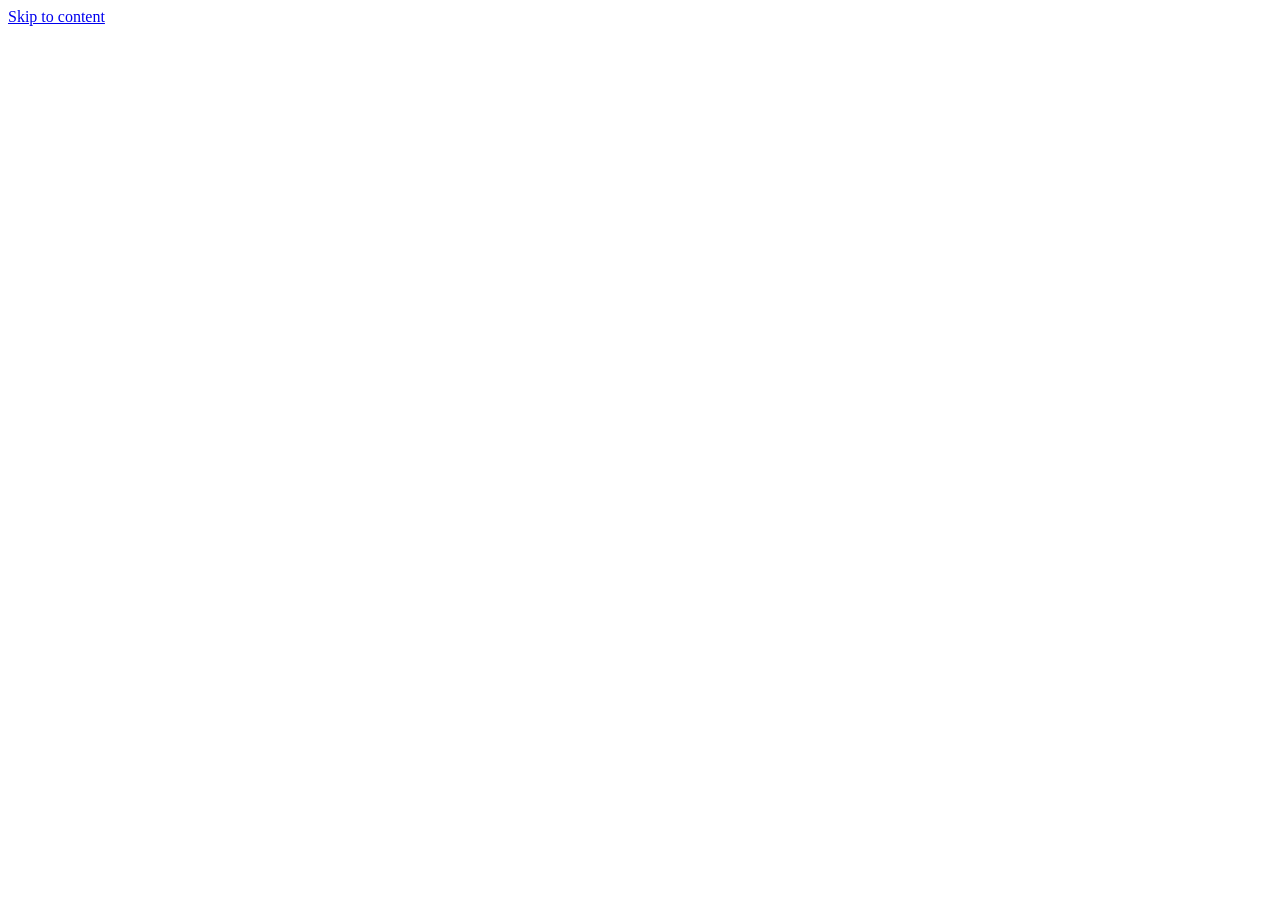
==== news.html @ ca54e582 "Add files via upload" ====
<!doctype html>
<html lang="en">
  <head>
    <meta charset="utf-8">
    <meta name="viewport" content="width=device-width, initial-scale=1">
    <meta name="description" content="All news and research updates.">
    <meta name="theme-color" content="#fbfcfb">
    <meta property="og:title" content="All news · Your Name">
    <meta property="og:description" content="All news and research updates.">
    <meta property="og:type" content="website">
    <title>All news · Your Name</title>
    <link rel="icon" href="assets/images/favicon.svg" type="image/svg+xml">
    <link rel="stylesheet" href="assets/styles.css">
    <script src="site-data.js" defer></script>
    <script src="assets/main.js" defer></script>
  </head>
  <body data-page="news">
    <a class="skip-link" href="#main-content">Skip to content</a>
    <header class="site-header" id="site-header"></header>
    <div class="page-layout">
      <aside class="profile" id="profile" aria-label="Personal profile"></aside>
      <main id="main-content" tabindex="-1"></main>
    </div>
    <footer class="site-footer" id="site-footer"></footer>
    <noscript><p class="noscript-notice">请启用 JavaScript 以显示所有动态。内容保存在 site-data.js 中。</p></noscript>
  </body>
</html>
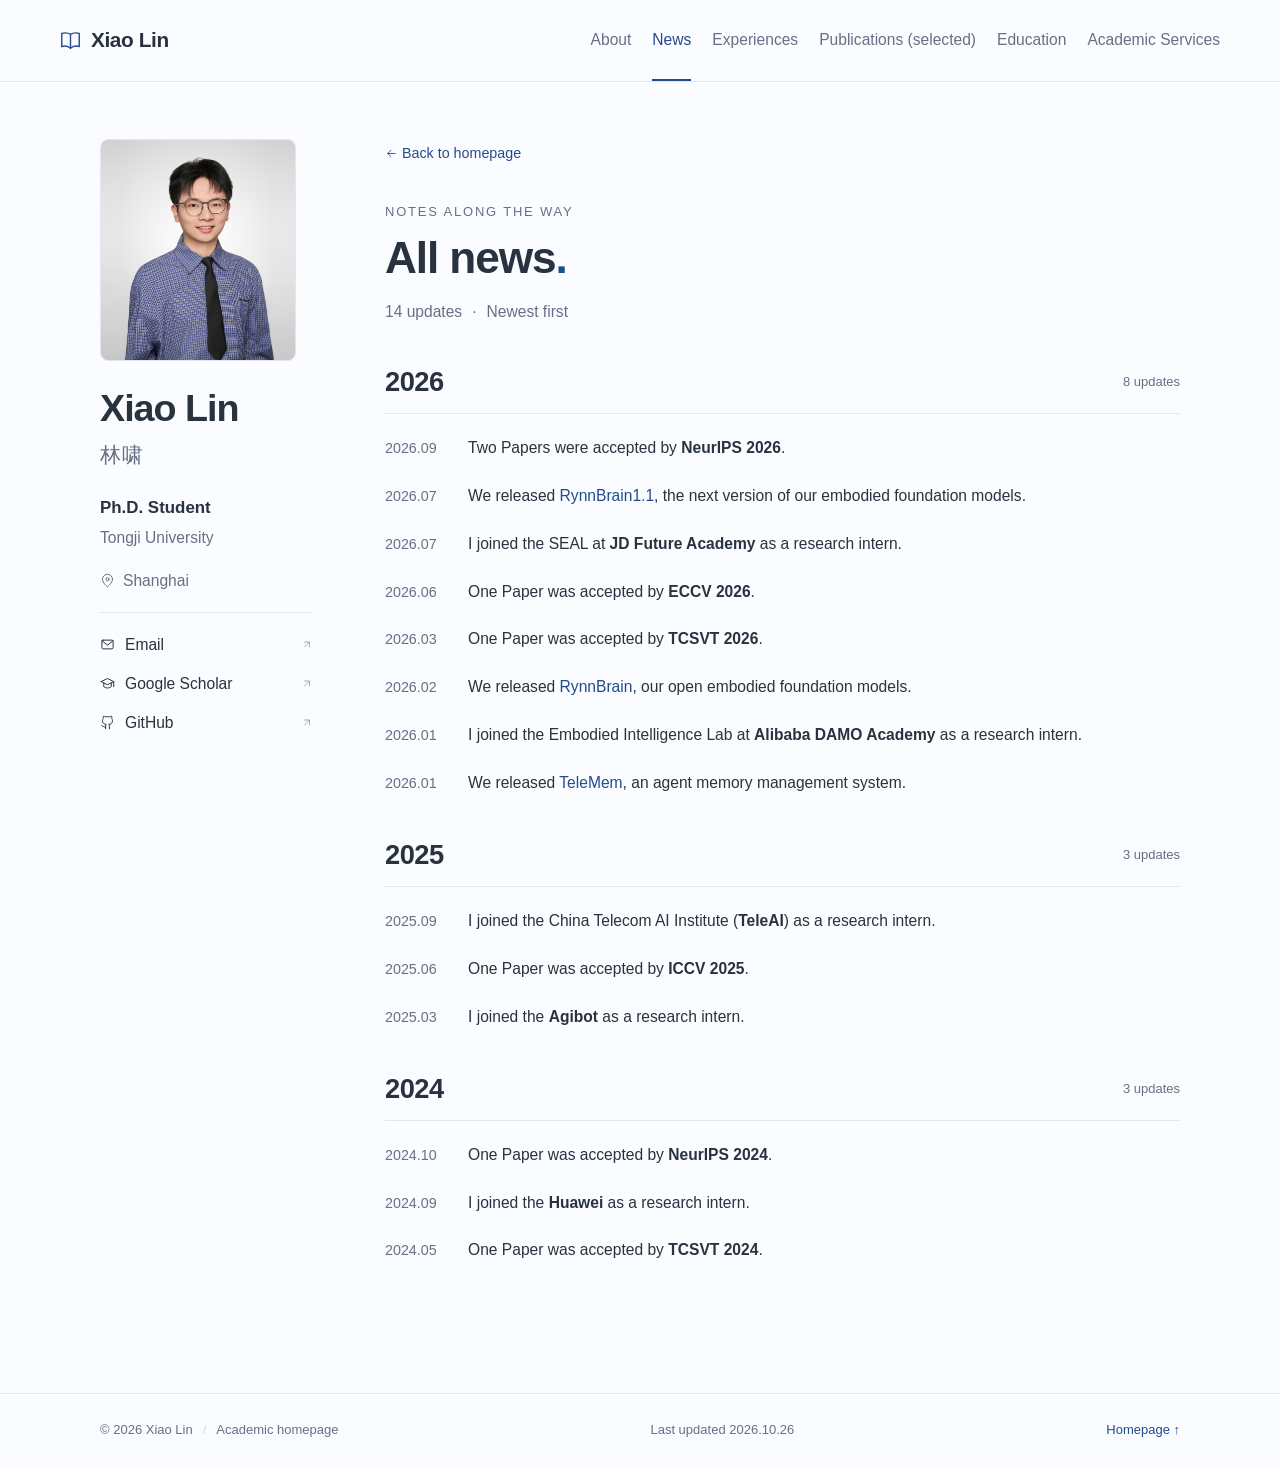
==== commit bed710f5: "Update personal homepage content, assets, and blue theme" ====
--- a/news.html
+++ b/news.html
@@ -4,12 +4,12 @@
     <meta charset="utf-8">
     <meta name="viewport" content="width=device-width, initial-scale=1">
     <meta name="description" content="All news and research updates.">
-    <meta name="theme-color" content="#fbfcfb">
+    <meta name="theme-color" content="#fbfcff">
     <meta property="og:title" content="All news · Your Name">
     <meta property="og:description" content="All news and research updates.">
     <meta property="og:type" content="website">
     <title>All news · Your Name</title>
-    <link rel="icon" href="assets/images/favicon.svg" type="image/svg+xml">
+    <link rel="icon" href="assets/images/favicon.svg?v=xl-blue" type="image/svg+xml">
     <link rel="stylesheet" href="assets/styles.css">
     <script src="site-data.js" defer></script>
     <script src="assets/main.js" defer></script>
--- a/assets/styles.css
+++ b/assets/styles.css
@@ -0,0 +1,276 @@
+:root {
+  --font-scale: 1.30;
+  --font-family: "Trebuchet MS", Helvetica, sans-serif;
+  --education-logo-size: 48px;
+  --experience-logo-size: 32px;
+  --background: #fbfcff;
+  --surface: #ffffff;
+  --text: #29323f;
+  --muted: #667085;
+  --accent: #224b8d;
+  --accent-strong: #00369f;
+  --accent-light: #eef4ff;
+  --accent-border: #c8d5ea;
+  --notice-background: #f4f8ff;
+  --placeholder-background: #f1f4f9;
+  --selection-background: #dce8ff;
+  --border: #e2e7ef;
+  --mono: Monaco, Consolas, "Lucida Console", monospace;
+}
+
+* { box-sizing: border-box; }
+html { font-size: calc(100% * var(--font-scale)); scroll-behavior: smooth; scroll-padding-top: 106px; }
+body {
+  margin: 0;
+  background: var(--background);
+  color: var(--text);
+  font-family: var(--font-family);
+  font-size: 0.875rem;
+  line-height: 1.75;
+  -webkit-font-smoothing: antialiased;
+}
+a { color: var(--accent); text-decoration: none; text-underline-offset: 4px; }
+a:hover { color: var(--accent-strong); text-decoration: underline; }
+button { font: inherit; }
+button, a { -webkit-tap-highlight-color: transparent; }
+:focus-visible { outline: 2px solid var(--accent); outline-offset: 5px; border-radius: 3px; }
+::selection { background: var(--selection-background); }
+[hidden] { display: none !important; }
+img { display: block; width: 100%; }
+p, h1, h2, h3 { margin-top: 0; }
+.icon { width: 18px; height: 18px; flex-shrink: 0; vertical-align: middle; }
+.sr-only { position: absolute; width: 1px; height: 1px; padding: 0; margin: -1px; overflow: hidden; clip: rect(0, 0, 0, 0); white-space: nowrap; border: 0; }
+.skip-link { position: fixed; top: -70px; left: 20px; padding: 10px 20px; background: var(--accent); color: white; z-index: 100; }
+.skip-link:hover { background: var(--accent-strong); color: white; }
+.skip-link:focus { top: 12px; }
+
+.site-header { position: sticky; top: 0; z-index: 20; background: rgba(251, 252, 255, .97); border-bottom: 1px solid var(--border); }
+.header-inner { max-width: 1240px; min-height: 76px; padding: 0 40px; margin: auto; display: flex; align-items: center; justify-content: space-between; gap: 24px; }
+.wordmark { display: flex; align-items: center; gap: 10px; font-weight: 650; font-size: 1rem; letter-spacing: -.4px; color: var(--text); flex-shrink: 0; }
+.wordmark .icon { width: 21px; height: 21px; color: var(--accent); }
+.wordmark:hover { text-decoration: none; color: var(--accent); }
+.navigation { display: flex; align-items: center; gap: 21px; }
+.navigation a { color: var(--muted); font-size: 0.75rem; white-space: nowrap; padding: 26px 0; border-bottom: 2px solid transparent; transition: color .15s; }
+.navigation a:hover, .navigation a[aria-current] { color: var(--accent); text-decoration: none; }
+.navigation a[aria-current] { border-bottom-color: var(--accent); }
+.menu-toggle { display: none; border: 1px solid var(--border); background: var(--surface); padding: 9px; border-radius: 5px; cursor: pointer; color: var(--text); }
+
+.page-layout { max-width: 1160px; padding: 57px 40px 90px; margin: auto; display: grid; grid-template-columns: 213px minmax(0, 1fr); gap: 72px; min-height: calc(100vh - 165px); }
+.profile { position: sticky; top: 115px; align-self: start; min-width: 0; }
+.portrait { width: 196px; aspect-ratio: 1 / 1.13; margin-bottom: 25px; border: 1px solid var(--border); border-radius: 8px; overflow: hidden; background: var(--placeholder-background); }
+.portrait img { height: 100%; object-fit: cover; }
+.portrait .image-fallback { height: 100%; display: flex; flex-direction: column; align-items: center; justify-content: center; color: var(--muted); background: radial-gradient(ellipse at 50% 30%, var(--background), var(--accent-light)); }
+.portrait .icon { height: 72px; width: 72px; stroke-width: .65; margin-bottom: 20px; }
+.portrait .image-fallback span { font: 0.5625rem var(--font-family); letter-spacing: 2px; }
+.portrait .image-fallback small { margin-top: 7px; font-size: 0.625rem; color: var(--muted); }
+.profile-name { font-size: 1.8125rem; line-height: 1.2; font-weight: 650; letter-spacing: -1px; margin-bottom: 6px; overflow-wrap: anywhere; }
+.profile-native { font-size: 1rem; color: var(--muted); margin-bottom: 20px; letter-spacing: 1px; }
+.profile-role { font-size: 0.8125rem; font-weight: 600; margin-bottom: 1px; }
+.profile-affiliation { font-size: 0.75rem; color: var(--muted); margin-bottom: 16px; }
+.profile-bio { color: var(--muted); font-size: 0.75rem; line-height: 1.85; margin-bottom: 17px; }
+.profile-location { display: flex; gap: 8px; align-items: center; color: var(--muted); font-size: 0.75rem; margin-bottom: 17px; }
+.profile-location .icon { width: 15px; height: 15px; }
+.profile-links { border-top: 1px solid var(--border); padding-top: 13px; display: grid; gap: 2px; }
+.profile-link { display: flex; gap: 10px; align-items: center; padding: 5px 0; color: var(--text); font-size: 0.75rem; }
+.profile-link .icon { width: 15px; height: 15px; }
+.profile-link .icon:last-child { margin-left: auto; width: 12px; opacity: .5; }
+.unconfigured { color: var(--muted); cursor: default; }
+.draft-label { display: flex; align-items: center; gap: 7px; margin-top: 26px; font: 0.5625rem var(--font-family); letter-spacing: 1.2px; color: var(--muted); }
+.draft-label > span { height: 5px; width: 5px; background: var(--accent-border); border-radius: 50%; }
+
+#main-content { min-width: 0; overflow-wrap: anywhere; }
+.content-section { margin-bottom: 47px; }
+.content-section:last-child { margin-bottom: 0; }
+.eyebrow { font: 0.625rem var(--font-family); text-transform: uppercase; letter-spacing: 1.8px; color: var(--muted); margin-bottom: 11px; }
+h1 { font-size: 2.125rem; line-height: 1.25; font-weight: 600; letter-spacing: -1.1px; margin-bottom: 25px; }
+.heading-period { color: var(--accent); }
+.about-copy p { font-size: 0.875rem; line-height: 1.95; margin-bottom: 13px; }
+.about-copy strong { color: var(--text); font-weight: 600; }
+.research-interests { margin-top: 22px; }
+.interest-label { display: block; color: var(--muted); font-size: 0.6875rem; margin-bottom: 9px; }
+.interest-tags { display: flex; flex-wrap: wrap; gap: 7px; }
+.interest-tags > span { background: var(--accent-light); color: var(--accent); border: 1px solid var(--accent-border); border-radius: 4px; padding: 3px 10px; font-size: 0.6875rem; }
+.draft-note { margin-top: 26px; border-left: 2px solid var(--accent-border); background: var(--notice-background); display: flex; gap: 12px; padding: 12px 15px; border-radius: 0 5px 5px 0; }
+.note-mark { display: grid; place-items: center; flex: 0 0 16px; height: 16px; border: 1px solid var(--accent); border-radius: 50%; color: var(--accent); font: 0.6875rem Georgia, serif; margin-top: 3px; }
+.draft-note p { font-size: 0.6875rem; line-height: 1.9; color: var(--accent); margin: 0; }
+.draft-note p > span { color: var(--muted); }
+code { font-family: var(--mono); font-size: .94em; }
+.personal-notice { margin-top: 24px; padding: 0.72rem 0.9rem; border-left: 4px solid var(--accent-strong); border-radius: 0 6px 6px 0; background: var(--notice-background); color: var(--accent-strong); font-weight: 700; line-height: 1.45; white-space: pre-line; }
+.section-heading { display: flex; flex-wrap: wrap; align-items: center; justify-content: space-between; gap: 8px 16px; border-bottom: 1px solid var(--border); padding-bottom: 12px; margin-bottom: 20px; }
+h2, .section-heading h1 { font-size: 1.4375rem; line-height: 1.4; font-weight: 600; letter-spacing: -.55px; margin-bottom: 0; }
+.heading-qualifier { color: var(--muted); font-size: .78em; font-weight: 400; white-space: nowrap; }
+.text-link { display: inline-flex; align-items: center; gap: 4px; font-size: 0.6875rem; font-weight: 500; }
+.text-link .icon { width: 13px; height: 13px; }
+.all-news { flex-shrink: 0; }
+.full-publications { flex-shrink: 0; margin-left: auto; white-space: nowrap; }
+.edit-guide { color: var(--muted); font-size: 0.6875rem; margin-top: -7px; margin-bottom: 22px; }
+.placeholder-badge { display: inline-block; font-size: 0.5625rem; font-weight: 400; border: 1px solid var(--border); background: var(--placeholder-background); color: var(--muted); border-radius: 3px; line-height: 1.6; padding: 1px 5px; white-space: nowrap; vertical-align: 1px; }
+
+.news-list { list-style: none; margin: 0; padding: 0; display: grid; gap: 15px; }
+.news-item { display: grid; grid-template-columns: 65px minmax(0, 1fr); gap: 18px; align-items: baseline; }
+.news-item time { font: 0.6875rem var(--font-family); color: var(--muted); padding-top: 3px; }
+.news-text { font-size: 0.75rem; line-height: 1.85; }
+.news-text .placeholder-badge { margin-right: 8px; }
+
+.publication-contribution-note { margin: 0 0 18px; color: var(--muted); font-size: 0.6875rem; line-height: 1.6; }
+.paper-list { display: grid; gap: 24px; }
+.paper { display: grid; grid-template-columns: 186px minmax(0, 1fr); align-items: start; gap: 22px; }
+.paper + .paper { border-top: 1px solid var(--border); padding-top: 24px; }
+.paper-visual { position: relative; }
+.paper-image-link { display: block; border-radius: 5px; }
+.paper-image-link:hover { text-decoration: none; }
+.paper-image { width: 100%; aspect-ratio: 1.42; background: var(--placeholder-background); border: 1px solid var(--border); border-radius: 5px; overflow: hidden; }
+.paper-image img { height: 100%; object-fit: contain; background: white; }
+.paper-image .image-fallback { height: 100%; display: flex; align-items: center; justify-content: center; flex-direction: column; color: var(--muted); }
+.paper-image .icon { width: 43px; height: 43px; stroke-width: .8; margin-bottom: 11px; }
+.paper-image .image-fallback span { font: 0.4375rem var(--font-family); letter-spacing: 1.1px; }
+.paper-image .image-fallback small { font-size: 0.5625rem; color: var(--muted); margin-top: 5px; }
+.paper-badge { position: absolute; top: 8px; left: -5px; max-width: calc(100% - 5px); padding: 1px 7px; background: var(--accent-strong); color: white; border-radius: 2px; font-size: 0.5rem; letter-spacing: .1px; pointer-events: none; }
+.paper h3 { font-size: 0.9375rem; font-weight: 600; letter-spacing: -.15px; line-height: 1.5; margin: -3px 0 6px; }
+.paper h3 > span { color: var(--accent); }
+.paper-authors { font-size: 0.6875rem; margin-bottom: 3px; }
+.paper-authors strong { font-weight: 600; text-decoration: underline; text-underline-offset: 3px; }
+.paper-venue { font-size: 0.625rem; font-style: italic; color: var(--muted); margin-bottom: 7px; }
+.paper-note { color: #a26b2d; font-style: normal; font-weight: 600; margin-left: 8px; }
+.paper-description { font-size: 0.6875rem; color: var(--muted); line-height: 1.8; margin-bottom: 10px; }
+.paper-links { display: flex; align-items: center; flex-wrap: wrap; gap: 6px; }
+.paper-link { display: inline-flex; align-items: center; gap: 2px; font-size: 0.5625rem; border: 1px solid var(--accent-border); padding: 1px 7px; border-radius: 3px; background: var(--surface); }
+.paper-link .icon { width: 10px; height: 10px; }
+a.paper-link:hover { background: var(--accent-light); text-decoration: none; border-color: var(--accent); }
+.paper-links .placeholder-badge { margin-left: 2px; }
+
+.education-list { display: grid; gap: 28px; }
+.education-item { display: grid; grid-template-columns: var(--education-logo-size) minmax(0, 1fr) auto; gap: 16px 20px; align-items: center; }
+.organization-logo { height: var(--education-logo-size); width: var(--education-logo-size); display: grid; place-items: center; flex-shrink: 0; }
+.organization-logo img { height: 100%; object-fit: contain; }
+.organization-logo .image-fallback { display: grid; place-items: center; width: 100%; height: 100%; border: 1px solid var(--border); border-radius: 7px; background: var(--placeholder-background); font: 0.625rem var(--font-family); color: var(--accent); letter-spacing: .5px; }
+.education-details h3 { font-size: 0.8125rem; font-weight: 600; margin: 0 0 3px; }
+.education-details p { font-size: 0.6875rem; margin: 0; }
+.education-details .education-description { color: var(--muted); font-size: 0.625rem; margin-top: 3px; }
+.education-meta { display: flex; flex-direction: column; align-items: end; gap: 7px; padding-top: 3px; font: 0.5625rem var(--font-family); color: var(--muted); }
+
+.timeline { position: relative; margin-top: 29px; padding: 4px 0 2px; }
+.timeline::before { content: ""; position: absolute; top: calc(var(--experience-logo-size) / 2 + 4px); bottom: 15px; width: 1px; left: 50%; background: var(--accent-border); }
+.timeline-item { position: relative; width: 50%; padding: 0 27px 30px 0; text-align: right; }
+.timeline-item:nth-child(odd) { margin-left: 50%; padding: 0 0 30px 27px; text-align: left; }
+.timeline-item:last-child { padding-bottom: 0; }
+.timeline-item::before { content: ""; position: absolute; top: calc(var(--experience-logo-size) / 2 - 4px); width: 9px; height: 9px; border-radius: 50%; background: var(--background); border: 2px solid var(--accent); right: -5px; }
+.timeline-item:nth-child(odd)::before { right: auto; left: -4px; }
+.timeline-item:first-child::before { background: var(--accent-strong); border-color: var(--accent-strong); box-shadow: 0 0 0 4px var(--accent-light); }
+.timeline-meta { display: flex; flex-wrap: wrap; align-items: center; justify-content: flex-end; gap: 10px 12px; margin-bottom: 12px; color: var(--accent); font: 0.625rem var(--font-family); }
+.timeline-item:nth-child(odd) .timeline-meta { justify-content: flex-start; }
+.timeline-meta .organization-logo { width: var(--experience-logo-size); height: var(--experience-logo-size); }
+.timeline-item h3 { font-size: 0.8125rem; line-height: 1.6; font-weight: 600; margin-bottom: 7px; }
+.organization-name { color: var(--accent); }
+.at-sign { color: var(--muted); font-weight: 400; }
+.timeline-description { font-size: 0.6875rem; color: var(--muted); line-height: 1.85; margin-bottom: 6px; }
+.timeline-mentors { font-size: 0.625rem; color: var(--muted); margin-bottom: 8px; }
+.service-list { margin: 0; padding-left: 20px; list-style: disc; font-size: 0.875rem; line-height: 1.8; }
+.service-list li + li { margin-top: 8px; }
+.service-list .placeholder-badge { margin-left: 9px; }
+
+.archive-intro { margin-bottom: 38px; }
+.back-link { margin: 0 0 38px; }
+.archive-intro h1 { margin-bottom: 12px; }
+.archive-summary { color: var(--muted); font-size: 0.75rem; margin-bottom: 24px; }
+.archive-summary > span { margin: 0 10px; }
+.archive-year { margin-bottom: 38px; }
+.archive-year h2 { font-size: 1.3125rem; }
+.archive-year .news-list { gap: 19px; }
+.year-count { font: 0.625rem var(--font-family); color: var(--muted); }
+.empty-state { border: 1px dashed var(--border); padding: 30px; text-align: center; color: var(--muted); }
+.configuration-error { border: 1px solid var(--border); border-radius: 6px; padding: 24px; background: var(--surface); }
+.configuration-error h1 { font-size: 1.5rem; }
+.site-footer { border-top: 1px solid var(--border); }
+.footer-inner { max-width: 1160px; padding: 25px 40px; margin: auto; display: flex; align-items: center; justify-content: space-between; gap: 20px; color: var(--muted); font-size: 0.625rem; }
+.footer-divider { color: var(--accent-border); margin: 0 10px; }
+.footer-inner .text-link { font-size: 0.625rem; }
+.noscript-notice { margin: 30px auto; padding: 20px; max-width: 600px; border: 1px solid var(--border); }
+
+@media (max-width: 1100px) {
+  .header-inner { min-height: 68px; padding-inline: 30px; }
+  .menu-toggle { display: flex; }
+  .navigation { display: none; position: absolute; top: 67px; right: 30px; left: 30px; padding: 12px; background: var(--surface); border: 1px solid var(--border); border-radius: 0 0 6px 6px; box-shadow: 0 12px 24px #29323f0a; grid-template-columns: repeat(2, minmax(0, 1fr)); gap: 2px; }
+  .navigation.is-open { display: grid; }
+  .navigation a { padding: 10px 12px; border: 0; border-radius: 3px; }
+  .navigation a[aria-current] { background: var(--accent-light); }
+  .page-layout { gap: 42px; padding-inline: 30px; grid-template-columns: 195px minmax(0, 1fr); }
+  .portrait { width: 180px; }
+  .paper { grid-template-columns: 160px minmax(0, 1fr); gap: 18px; }
+  .education-item { grid-template-columns: var(--education-logo-size) minmax(0, 1fr); gap: 4px 16px; }
+  .education-item > .organization-logo { grid-row: span 2; }
+  .education-meta { grid-column: 2; flex-direction: row; flex-wrap: wrap; align-items: center; padding-top: 0; }
+}
+
+@media (max-width: 760px) {
+  html { scroll-padding-top: 90px; }
+  .header-inner { padding-inline: 22px; min-height: 62px; }
+  .navigation { top: 61px; left: 22px; right: 22px; }
+  .page-layout { display: block; padding: 32px 22px 55px; max-width: 650px; }
+  .profile { position: static; display: grid; grid-template-columns: 108px minmax(0, 1fr); gap: 0 22px; padding-bottom: 29px; margin-bottom: 34px; border-bottom: 1px solid var(--border); }
+  .portrait { width: 108px; margin-bottom: 0; grid-column: 1; grid-row: 1; }
+  .portrait .icon { width: 43px; height: 43px; margin-bottom: 9px; }
+  .portrait .image-fallback span { font-size: 0.4375rem; letter-spacing: 1px; }
+  .portrait .image-fallback small { display: none; }
+  .profile-identity { grid-column: 2; grid-row: 1; align-self: center; }
+  .profile-name { font-size: 1.5625rem; }
+  .profile-native { font-size: 0.8125rem; margin-bottom: 12px; }
+  .profile-role { font-size: 0.6875rem; }
+  .profile-affiliation { font-size: 0.6875rem; margin-bottom: 0; }
+  .profile-details { grid-column: 1 / -1; margin-top: 18px; }
+  .profile-bio { margin-bottom: 9px; }
+  .profile-location { font-size: 0.6875rem; margin-bottom: 10px; }
+  .profile-links { display: flex; flex-wrap: wrap; gap: 2px 18px; border: 0; padding: 0; }
+  .profile-link { font-size: 0.625rem; gap: 5px; }
+  .profile-link .icon { width: 13px; height: 13px; }
+  .profile-link .icon:last-child { display: none; }
+  .draft-label { margin-top: 16px; font-size: 0.5rem; }
+  h1 { font-size: 1.875rem; }
+  h2, .section-heading h1 { font-size: 1.375rem; }
+  .about-copy p { font-size: 0.8125rem; }
+  .content-section { margin-bottom: 36px; }
+  .paper { grid-template-columns: 155px minmax(0, 1fr); }
+  .timeline { padding-left: 1px; }
+  .timeline::before { left: 5px; }
+  .timeline-item, .timeline-item:nth-child(odd) { width: 100%; margin-left: 0; padding: 0 0 27px 28px; text-align: left; }
+  .timeline-item:last-child { padding-bottom: 0; }
+  .timeline-item::before, .timeline-item:nth-child(odd)::before { left: 0; right: auto; }
+  .timeline-meta, .timeline-item:nth-child(odd) .timeline-meta { justify-content: flex-start; }
+  .footer-inner { padding: 23px 22px; flex-wrap: wrap; gap: 9px 20px; }
+  .footer-inner > span:first-child { flex: 1 0 100%; }
+  .footer-inner > .text-link { margin-left: auto; }
+}
+
+@media (max-width: 440px) {
+  .paper { grid-template-columns: 1fr; gap: 16px; }
+  .paper-visual { max-width: 100%; }
+  .paper-image { aspect-ratio: 2.2; }
+  .paper-image .icon { width: 49px; height: 49px; }
+  .paper-badge { font-size: 0.5625rem; padding: 2px 8px; }
+  .paper h3 { font-size: 0.9375rem; }
+  .paper-authors, .paper-description { font-size: 0.75rem; }
+  .paper-venue { font-size: 0.6875rem; }
+  .paper-link { font-size: 0.625rem; padding: 3px 8px; }
+  .news-item { grid-template-columns: 57px minmax(0, 1fr); gap: 10px; }
+  .news-text { font-size: 0.75rem; }
+  .news-item time { font-size: 0.625rem; }
+  .education-item { column-gap: 14px; }
+  .education-details h3 { font-size: 0.75rem; }
+  .education-meta { flex-wrap: wrap; }
+  .draft-note { padding: 11px; gap: 9px; }
+}
+
+@media (prefers-reduced-motion: reduce) {
+  html { scroll-behavior: auto; }
+  *, *::before, *::after { transition: none !important; }
+}
+
+@media print {
+  .site-header, .site-footer, .draft-label, .draft-note, .edit-guide, .skip-link, .all-news { display: none; }
+  body { background: white; font-size: 0.6875rem; }
+  .page-layout { padding: 0; display: grid; grid-template-columns: 170px minmax(0, 1fr); gap: 30px; }
+  .profile { position: static; display: block; border: 0; }
+  .portrait { width: 150px; }
+  .paper, .education-item, .timeline-item { break-inside: avoid; }
+  .content-section { margin-bottom: 25px; }
+}
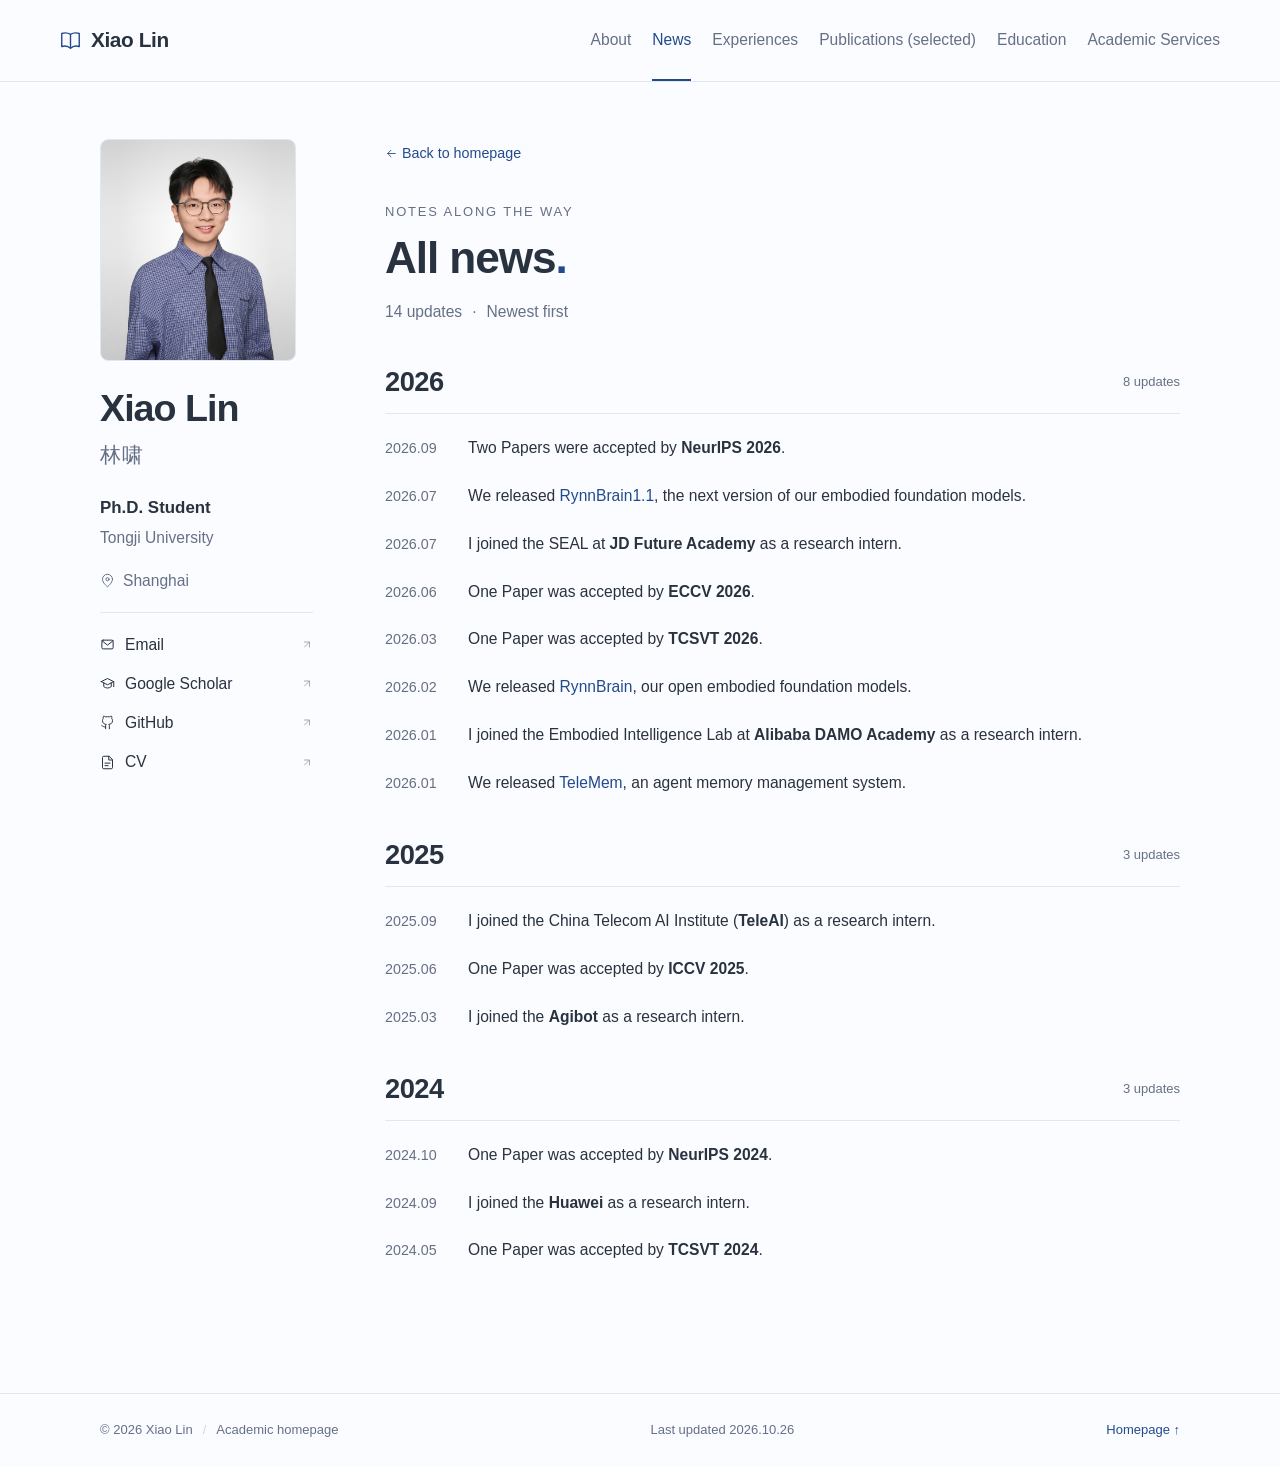
==== commit e33fb048: "Set bilingual page title and preserve legacy site URLs" ====
--- a/news.html
+++ b/news.html
@@ -5,10 +5,10 @@
     <meta name="viewport" content="width=device-width, initial-scale=1">
     <meta name="description" content="All news and research updates.">
     <meta name="theme-color" content="#fbfcff">
-    <meta property="og:title" content="All news · Your Name">
+    <meta property="og:title" content="Xiao Lin ｜ 林啸">
     <meta property="og:description" content="All news and research updates.">
     <meta property="og:type" content="website">
-    <title>All news · Your Name</title>
+    <title>Xiao Lin ｜ 林啸</title>
     <link rel="icon" href="assets/images/favicon.svg?v=xl-blue" type="image/svg+xml">
     <link rel="stylesheet" href="assets/styles.css">
     <script src="site-data.js" defer></script>
